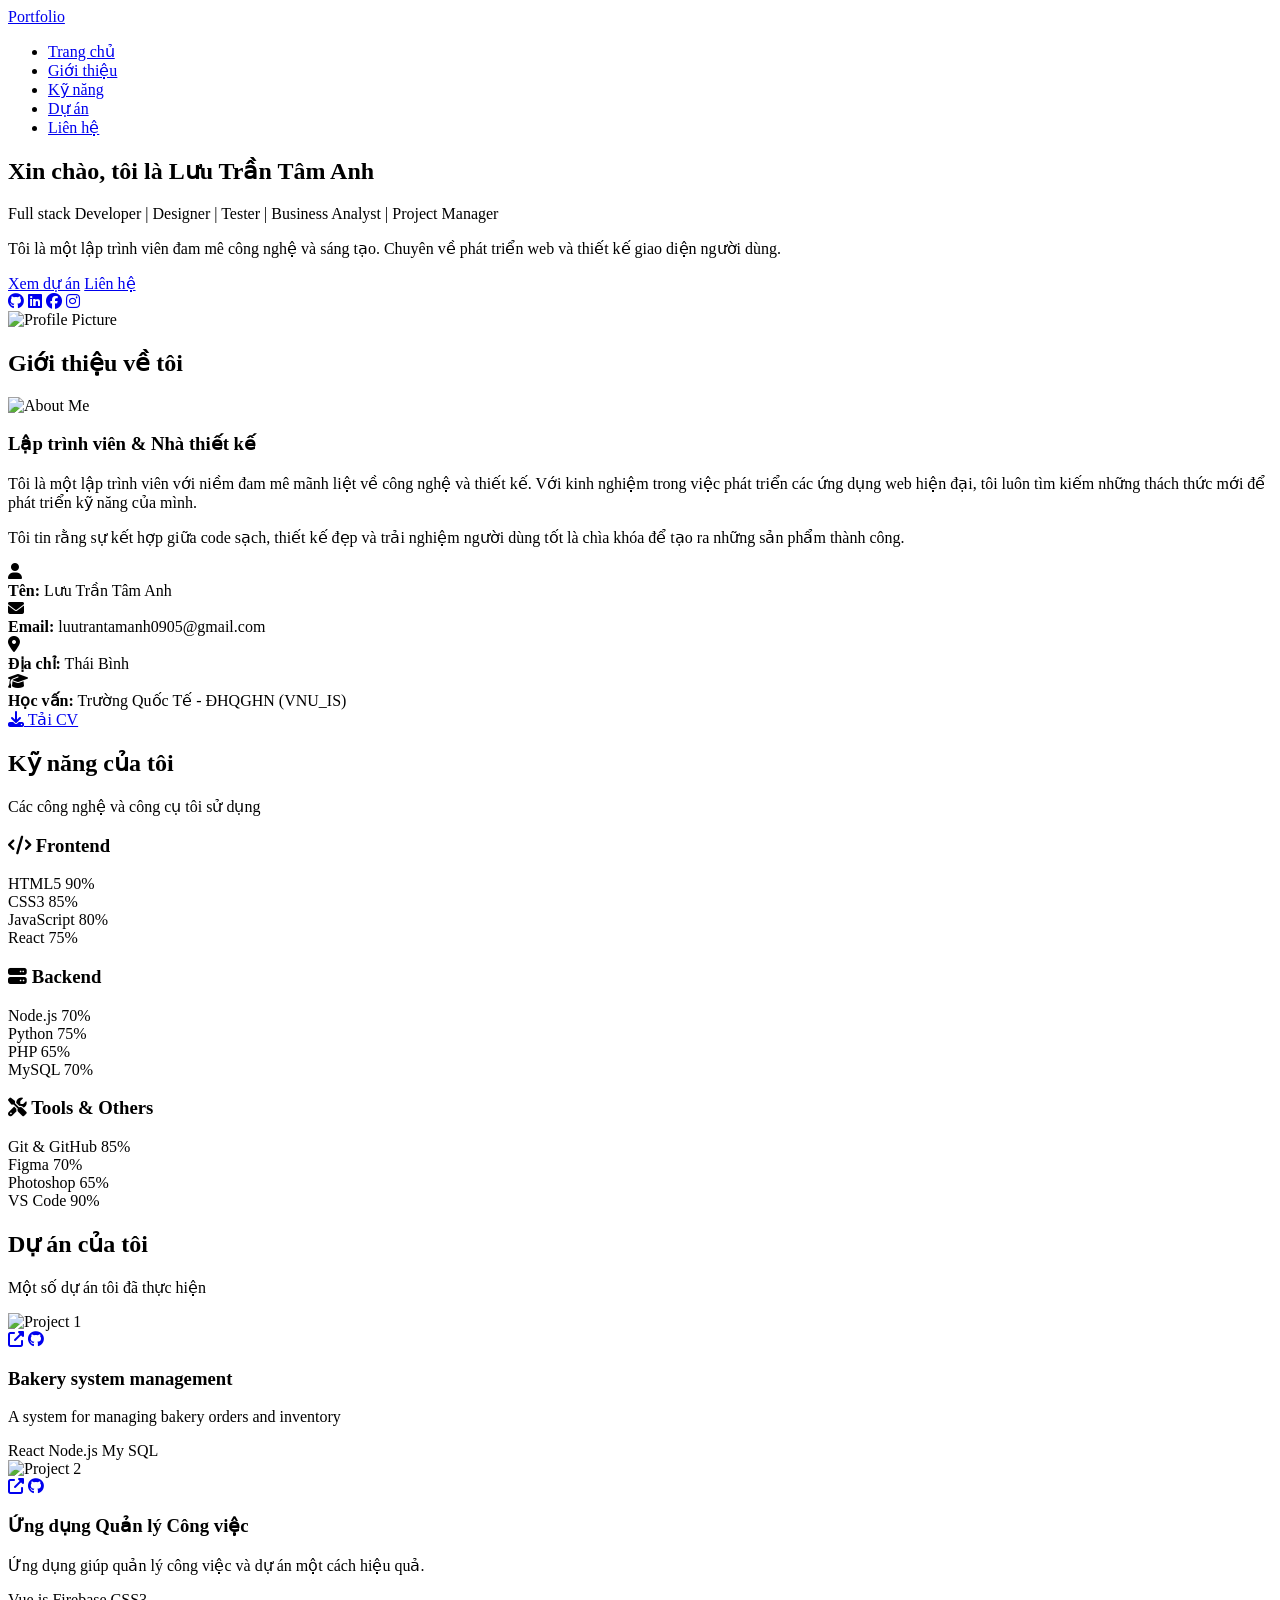
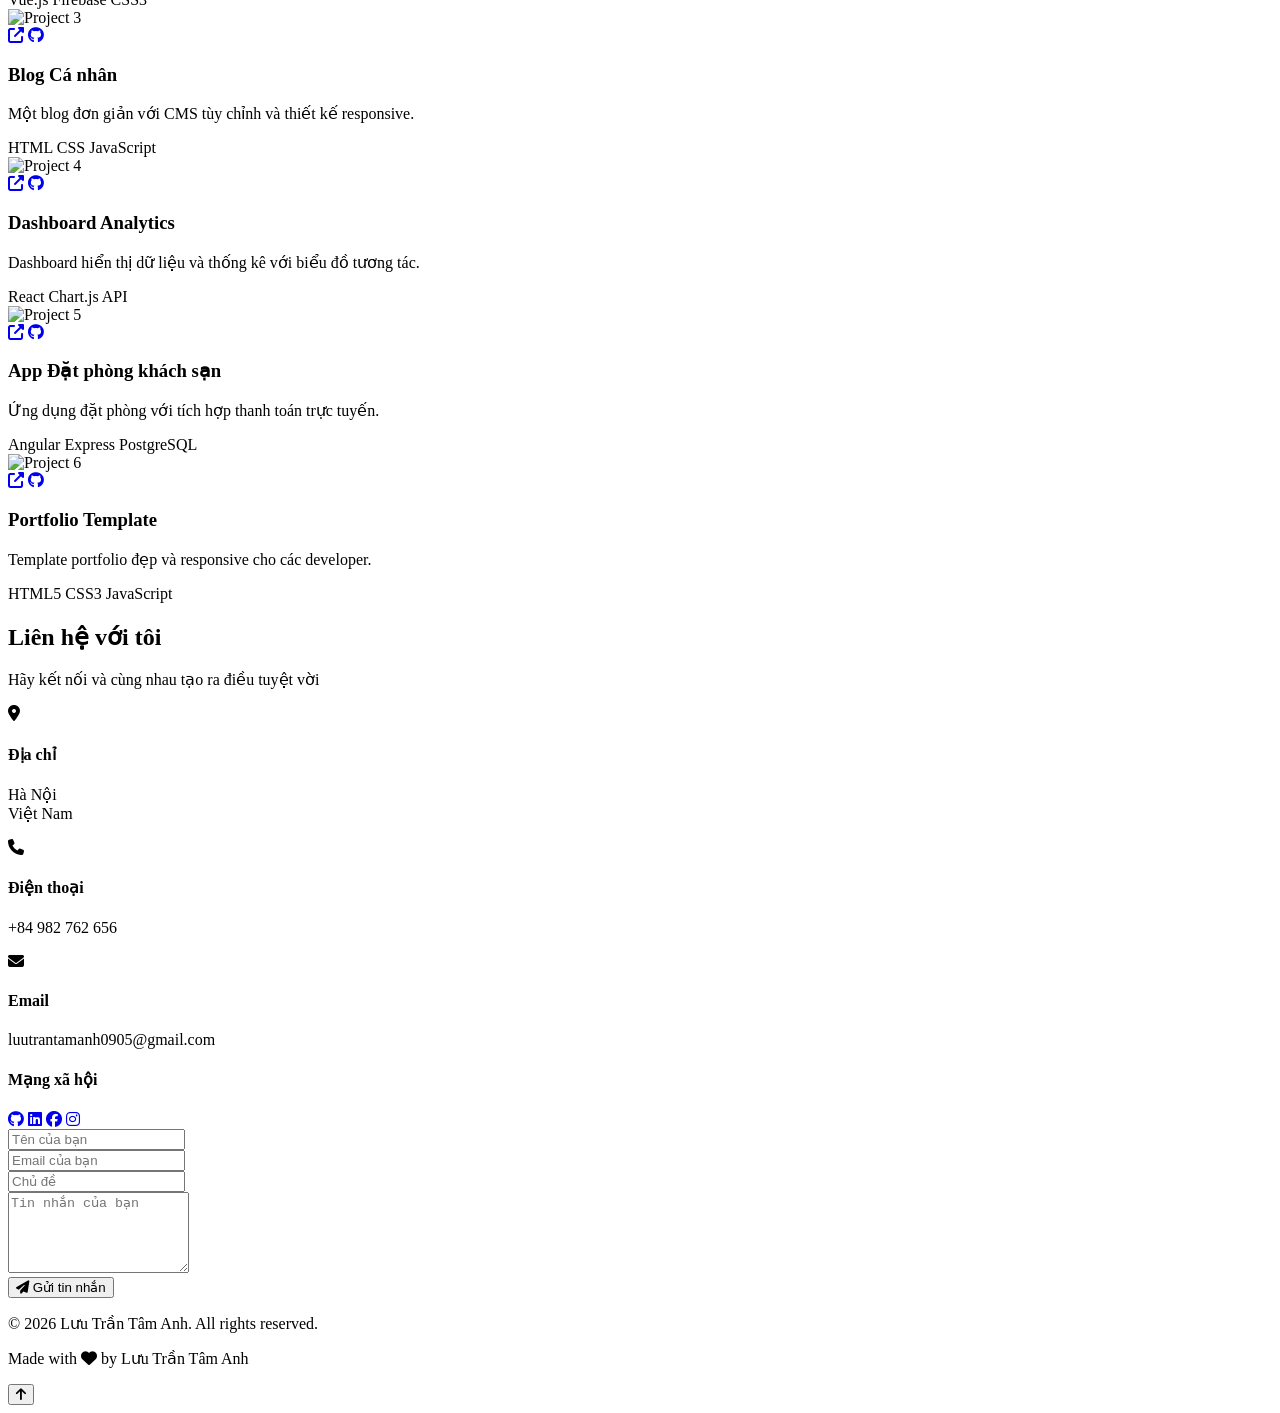
==== index.html @ e3e49f6d "." ====
<!DOCTYPE html>
<html lang="vi">
<head>
    <meta charset="UTF-8">
    <meta name="viewport" content="width=device-width, initial-scale=1.0">
    <meta name="description" content="Portfolio chuyên nghiệp - Giới thiệu về tôi, dự án và kỹ năng">
    <title>Portfolio - Lưu Trần Tâm Anh</title>
    <link rel="stylesheet" href="css/styles-dark.css">
    <link rel="stylesheet" href="https://cdnjs.cloudflare.com/ajax/libs/font-awesome/6.5.1/css/all.min.css">
    <link href="https://fonts.googleapis.com/css2?family=Poppins:wght@300;400;500;600;700&display=swap" rel="stylesheet">
</head>
<body>
    <!-- Navigation -->
    <nav class="navbar">
        <div class="container">
            <div class="logo">
                <a href="#home">Portfolio</a>
            </div>
            <ul class="nav-menu">
                <li><a href="#home" class="nav-link">Trang chủ</a></li>
                <li><a href="#about" class="nav-link">Giới thiệu</a></li>
                <li><a href="#skills" class="nav-link">Kỹ năng</a></li>
                <li><a href="#projects" class="nav-link">Dự án</a></li>
                <li><a href="#contact" class="nav-link">Liên hệ</a></li>
            </ul>
            <div class="hamburger">
                <span class="bar"></span>
                <span class="bar"></span>
                <span class="bar"></span>
            </div>
        </div>
    </nav>

    <!-- Hero Section -->
    <section id="home" class="hero">
        <div class="container">
            <div class="hero-content">
                <div class="hero-text">
                    <h1 class="hero-title">Xin chào, tôi là <span class="highlight">Lưu Trần Tâm Anh</span></h1>
                    <p class="hero-subtitle"> Full stack Developer | Designer  | Tester | Business Analyst | Project Manager </p>
                    <p class="hero-description">
                        Tôi là một lập trình viên đam mê công nghệ và sáng tạo. 
                        Chuyên về phát triển web và thiết kế giao diện người dùng.
                    </p>
                    <div class="hero-buttons">
                        <a href="#projects" class="btn btn-primary">Xem dự án</a>
                        <a href="#contact" class="btn btn-secondary">Liên hệ</a>
                    </div>
                    <div class="social-links">
                        <a href="https://github.com/caroline955/INS306401_INS3064_LuuTranTamAnh" target="_blank"><i class="fab fa-github"></i></a>
                        <a href="https://www.linkedin.com/in/anh-l%C6%B0u-tr%E1%BA%A7n-t%C3%A2m-22994936a/" target="_blank"><i class="fab fa-linkedin"></i></a>
                        <a href="https://www.facebook.com/wltm.ahn" target="_blank"><i class="fab fa-facebook"></i></a>
                        <a href="https://www.instagram.com/wltm.ahn/" target="_blank"><i class="fab fa-instagram"></i></a>
                    </div>
                </div>
                <div class="hero-image">
                    <div class="image-container">
                        <img src="assets/images/profile.jpg" alt="Profile Picture">
                    </div>
                </div>
            </div>
        </div>
    </section>

    <!-- About Section -->
    <section id="about" class="about">
        <div class="container">
            <h2 class="section-title">Giới thiệu về tôi</h2>
            <div class="about-content">
                <div class="about-image">
                    <img src="assets/images/about.jpg" alt="About Me">
                </div>
                <div class="about-text">
                    <h3>Lập trình viên & Nhà thiết kế</h3>
                    <p>
                        Tôi là một lập trình viên với niềm đam mê mãnh liệt về công nghệ và thiết kế. 
                        Với kinh nghiệm trong việc phát triển các ứng dụng web hiện đại, tôi luôn tìm kiếm 
                        những thách thức mới để phát triển kỹ năng của mình.
                    </p>
                    <p>
                        Tôi tin rằng sự kết hợp giữa code sạch, thiết kế đẹp và trải nghiệm người dùng tốt 
                        là chìa khóa để tạo ra những sản phẩm thành công.
                    </p>
                    <div class="about-info">
                        <div class="info-item">
                            <i class="fas fa-user"></i>
                            <div>
                                <strong>Tên:</strong>
                                <span>Lưu Trần Tâm Anh</span>
                            </div>
                        </div>
                        <div class="info-item">
                            <i class="fas fa-envelope"></i>
                            <div>
                                <strong>Email:</strong>
                                <span>luutrantamanh0905@gmail.com</span>
                            </div>
                        </div>
                        <div class="info-item">
                            <i class="fas fa-map-marker-alt"></i>
                            <div>
                                <strong>Địa chỉ:</strong>
                                <span>Thái Bình</span>
                            </div>
                        </div>
                        <div class="info-item">
                            <i class="fas fa-graduation-cap"></i>
                            <div>
                                <strong>Học vấn:</strong>
                                <span>Trường Quốc Tế - ĐHQGHN (VNU_IS)</span>
                            </div>
                        </div>
                    </div>
                    <a href="assets/resume.pdf" class="btn btn-primary" download>
                        <i class="fas fa-download"></i> Tải CV
                    </a>
                </div>
            </div>
        </div>
    </section>

    <!-- Skills Section -->
    <section id="skills" class="skills">
        <div class="container">
            <h2 class="section-title">Kỹ năng của tôi</h2>
            <p class="section-subtitle">Các công nghệ và công cụ tôi sử dụng</p>

            <div class="skills-grid">
                <div class="skill-category">
                    <h3><i class="fas fa-code"></i> Frontend</h3>
                    <div class="skill-items">
                        <div class="skill-item">
                            <div class="skill-info">
                                <span>HTML5</span>
                                <span>90%</span>
                            </div>
                            <div class="skill-bar">
                                <div class="skill-progress" style="width: 90%"></div>
                            </div>
                        </div>
                        <div class="skill-item">
                            <div class="skill-info">
                                <span>CSS3</span>
                                <span>85%</span>
                            </div>
                            <div class="skill-bar">
                                <div class="skill-progress" style="width: 85%"></div>
                            </div>
                        </div>
                        <div class="skill-item">
                            <div class="skill-info">
                                <span>JavaScript</span>
                                <span>80%</span>
                            </div>
                            <div class="skill-bar">
                                <div class="skill-progress" style="width: 80%"></div>
                            </div>
                        </div>
                        <div class="skill-item">
                            <div class="skill-info">
                                <span>React</span>
                                <span>75%</span>
                            </div>
                            <div class="skill-bar">
                                <div class="skill-progress" style="width: 75%"></div>
                            </div>
                        </div>
                    </div>
                </div>

                <div class="skill-category">
                    <h3><i class="fas fa-server"></i> Backend</h3>
                    <div class="skill-items">
                        <div class="skill-item">
                            <div class="skill-info">
                                <span>Node.js</span>
                                <span>70%</span>
                            </div>
                            <div class="skill-bar">
                                <div class="skill-progress" style="width: 70%"></div>
                            </div>
                        </div>
                        <div class="skill-item">
                            <div class="skill-info">
                                <span>Python</span>
                                <span>75%</span>
                            </div>
                            <div class="skill-bar">
                                <div class="skill-progress" style="width: 75%"></div>
                            </div>
                        </div>
                        <div class="skill-item">
                            <div class="skill-info">
                                <span>PHP</span>
                                <span>65%</span>
                            </div>
                            <div class="skill-bar">
                                <div class="skill-progress" style="width: 65%"></div>
                            </div>
                        </div>
                        <div class="skill-item">
                            <div class="skill-info">
                                <span>MySQL</span>
                                <span>70%</span>
                            </div>
                            <div class="skill-bar">
                                <div class="skill-progress" style="width: 70%"></div>
                            </div>
                        </div>
                    </div>
                </div>

                <div class="skill-category">
                    <h3><i class="fas fa-tools"></i> Tools & Others</h3>
                    <div class="skill-items">
                        <div class="skill-item">
                            <div class="skill-info">
                                <span>Git & GitHub</span>
                                <span>85%</span>
                            </div>
                            <div class="skill-bar">
                                <div class="skill-progress" style="width: 85%"></div>
                            </div>
                        </div>
                        <div class="skill-item">
                            <div class="skill-info">
                                <span>Figma</span>
                                <span>70%</span>
                            </div>
                            <div class="skill-bar">
                                <div class="skill-progress" style="width: 70%"></div>
                            </div>
                        </div>
                        <div class="skill-item">
                            <div class="skill-info">
                                <span>Photoshop</span>
                                <span>65%</span>
                            </div>
                            <div class="skill-bar">
                                <div class="skill-progress" style="width: 65%"></div>
                            </div>
                        </div>
                        <div class="skill-item">
                            <div class="skill-info">
                                <span>VS Code</span>
                                <span>90%</span>
                            </div>
                            <div class="skill-bar">
                                <div class="skill-progress" style="width: 90%"></div>
                            </div>
                        </div>
                    </div>
                </div>
            </div>
        </div>
    </section>

    <!-- Projects Section -->
    <section id="projects" class="projects">
        <div class="container">
            <h2 class="section-title">Dự án của tôi</h2>
            <p class="section-subtitle">Một số dự án tôi đã thực hiện</p>

            <div class="projects-grid">
                <div class="project-card">
                    <div class="project-image">
                        <img src="assets/images/project1.jpg" alt="Project 1">
                        <div class="project-overlay">
                            <a href="#" class="project-link"><i class="fas fa-external-link-alt"></i></a>
                            <a href="#" class="project-link"><i class="fab fa-github"></i></a>
                        </div>
                    </div>
                    <div class="project-info">
                        <h3>Bakery system management</h3>
                        <p>A system for managing bakery orders and inventory</p>
                        <div class="project-tags">
                            <span class="tag">React</span>
                            <span class="tag">Node.js</span>
                            <span class="tag">My SQL</span>
                        </div>
                    </div>
                </div>

                <div class="project-card">
                    <div class="project-image">
                        <img src="assets/images/project2.jpg" alt="Project 2">
                        <div class="project-overlay">
                            <a href="#" class="project-link"><i class="fas fa-external-link-alt"></i></a>
                            <a href="#" class="project-link"><i class="fab fa-github"></i></a>
                        </div>
                    </div>
                    <div class="project-info">
                        <h3>Ứng dụng Quản lý Công việc</h3>
                        <p>Ứng dụng giúp quản lý công việc và dự án một cách hiệu quả.</p>
                        <div class="project-tags">
                            <span class="tag">Vue.js</span>
                            <span class="tag">Firebase</span>
                            <span class="tag">CSS3</span>
                        </div>
                    </div>
                </div>

                <div class="project-card">
                    <div class="project-image">
                        <img src="assets/images/project3.jpg" alt="Project 3">
                        <div class="project-overlay">
                            <a href="#" class="project-link"><i class="fas fa-external-link-alt"></i></a>
                            <a href="#" class="project-link"><i class="fab fa-github"></i></a>
                        </div>
                    </div>
                    <div class="project-info">
                        <h3>Blog Cá nhân</h3>
                        <p>Một blog đơn giản với CMS tùy chỉnh và thiết kế responsive.</p>
                        <div class="project-tags">
                            <span class="tag">HTML</span>
                            <span class="tag">CSS</span>
                            <span class="tag">JavaScript</span>
                        </div>
                    </div>
                </div>

                <div class="project-card">
                    <div class="project-image">
                        <img src="assets/images/project4.jpg" alt="Project 4">
                        <div class="project-overlay">
                            <a href="#" class="project-link"><i class="fas fa-external-link-alt"></i></a>
                            <a href="#" class="project-link"><i class="fab fa-github"></i></a>
                        </div>
                    </div>
                    <div class="project-info">
                        <h3>Dashboard Analytics</h3>
                        <p>Dashboard hiển thị dữ liệu và thống kê với biểu đồ tương tác.</p>
                        <div class="project-tags">
                            <span class="tag">React</span>
                            <span class="tag">Chart.js</span>
                            <span class="tag">API</span>
                        </div>
                    </div>
                </div>

                <div class="project-card">
                    <div class="project-image">
                        <img src="assets/images/project5.jpg" alt="Project 5">
                        <div class="project-overlay">
                            <a href="#" class="project-link"><i class="fas fa-external-link-alt"></i></a>
                            <a href="#" class="project-link"><i class="fab fa-github"></i></a>
                        </div>
                    </div>
                    <div class="project-info">
                        <h3>App Đặt phòng khách sạn</h3>
                        <p>Ứng dụng đặt phòng với tích hợp thanh toán trực tuyến.</p>
                        <div class="project-tags">
                            <span class="tag">Angular</span>
                            <span class="tag">Express</span>
                            <span class="tag">PostgreSQL</span>
                        </div>
                    </div>
                </div>

                <div class="project-card">
                    <div class="project-image">
                        <img src="assets/images/project6.jpg" alt="Project 6">
                        <div class="project-overlay">
                            <a href="#" class="project-link"><i class="fas fa-external-link-alt"></i></a>
                            <a href="#" class="project-link"><i class="fab fa-github"></i></a>
                        </div>
                    </div>
                    <div class="project-info">
                        <h3>Portfolio Template</h3>
                        <p>Template portfolio đẹp và responsive cho các developer.</p>
                        <div class="project-tags">
                            <span class="tag">HTML5</span>
                            <span class="tag">CSS3</span>
                            <span class="tag">JavaScript</span>
                        </div>
                    </div>
                </div>
            </div>
        </div>
    </section>

    <!-- Contact Section -->
    <section id="contact" class="contact">
        <div class="container">
            <h2 class="section-title">Liên hệ với tôi</h2>
            <p class="section-subtitle">Hãy kết nối và cùng nhau tạo ra điều tuyệt vời</p>

            <div class="contact-content">
                <div class="contact-info">
                    <div class="contact-item">
                        <div class="contact-icon">
                            <i class="fas fa-map-marker-alt"></i>
                        </div>
                        <div class="contact-details">
                            <h4>Địa chỉ</h4>
                            <p>Hà Nội<br>Việt Nam</p>
                        </div>
                    </div>

                    <div class="contact-item">
                        <div class="contact-icon">
                            <i class="fas fa-phone"></i>
                        </div>
                        <div class="contact-details">
                            <h4>Điện thoại</h4>
                            <p>+84 982 762 656</p>
                        </div>
                    </div>

                    <div class="contact-item">
                        <div class="contact-icon">
                            <i class="fas fa-envelope"></i>
                        </div>
                        <div class="contact-details">
                            <h4>Email</h4>
                            <p>luutrantamanh0905@gmail.com</p>
                        </div>
                    </div>

                    <div class="contact-social">
                        <h4>Mạng xã hội</h4>
                        <div class="social-links">
                            <a href="https://github.com/caroline955/INS306401_INS3064_LuuTranTamAnh" target="_blank"><i class="fab fa-github"></i></a>
                            <a href="https://www.linkedin.com/in/anh-l%C6%B0u-tr%E1%BA%A7n-t%C3%A2m-22994936a/" target="_blank"><i class="fab fa-linkedin"></i></a>
                            <a href="https://www.facebook.com/wltm.ahn" target="_blank"><i class="fab fa-facebook"></i></a>
                            <a href="https://www.instagram.com/wltm.ahn/" target="_blank"><i class="fab fa-instagram"></i></a>
                        </div>
                    </div>
                </div>

                <div class="contact-form">
                    <form id="contactForm">
                        <div class="form-group">
                            <input type="text" id="name" name="name" placeholder="Tên của bạn" required>
                        </div>
                        <div class="form-group">
                            <input type="email" id="email" name="email" placeholder="Email của bạn" required>
                        </div>
                        <div class="form-group">
                            <input type="text" id="subject" name="subject" placeholder="Chủ đề" required>
                        </div>
                        <div class="form-group">
                            <textarea id="message" name="message" rows="5" placeholder="Tin nhắn của bạn" required></textarea>
                        </div>
                        <button type="submit" class="btn btn-primary">
                            <i class="fas fa-paper-plane"></i> Gửi tin nhắn
                        </button>
                    </form>
                </div>
            </div>
        </div>
    </section>

    <!-- Footer -->
    <footer class="footer">
        <div class="container">
            <div class="footer-content">
                <p>&copy; 2026 Lưu Trần Tâm Anh. All rights reserved.</p>
                <p>Made with <i class="fas fa-heart"></i> by Lưu Trần Tâm Anh</p>
            </div>
        </div>
    </footer>

    <!-- Scroll to Top Button -->
    <button id="scrollTop" class="scroll-top">
        <i class="fas fa-arrow-up"></i>
    </button>

    <script src="js/script.js"></script>
</body>
</html>
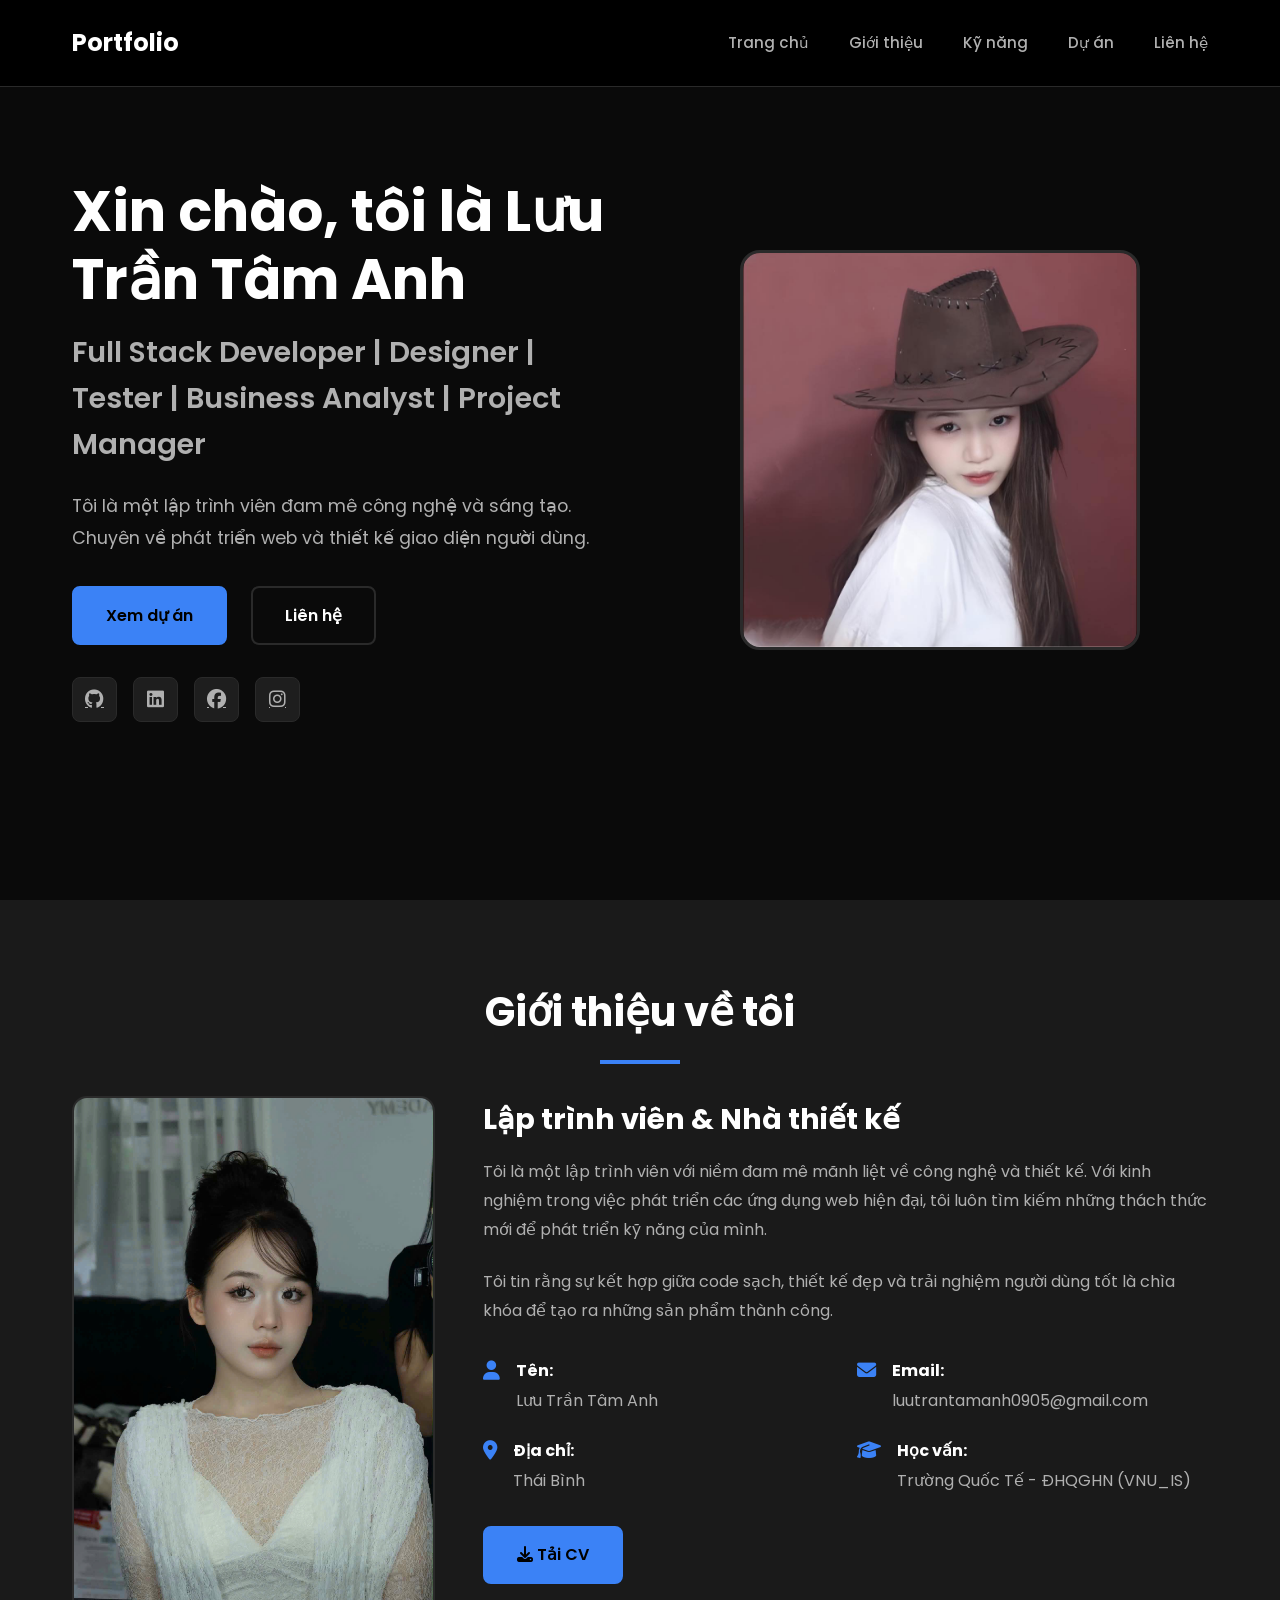
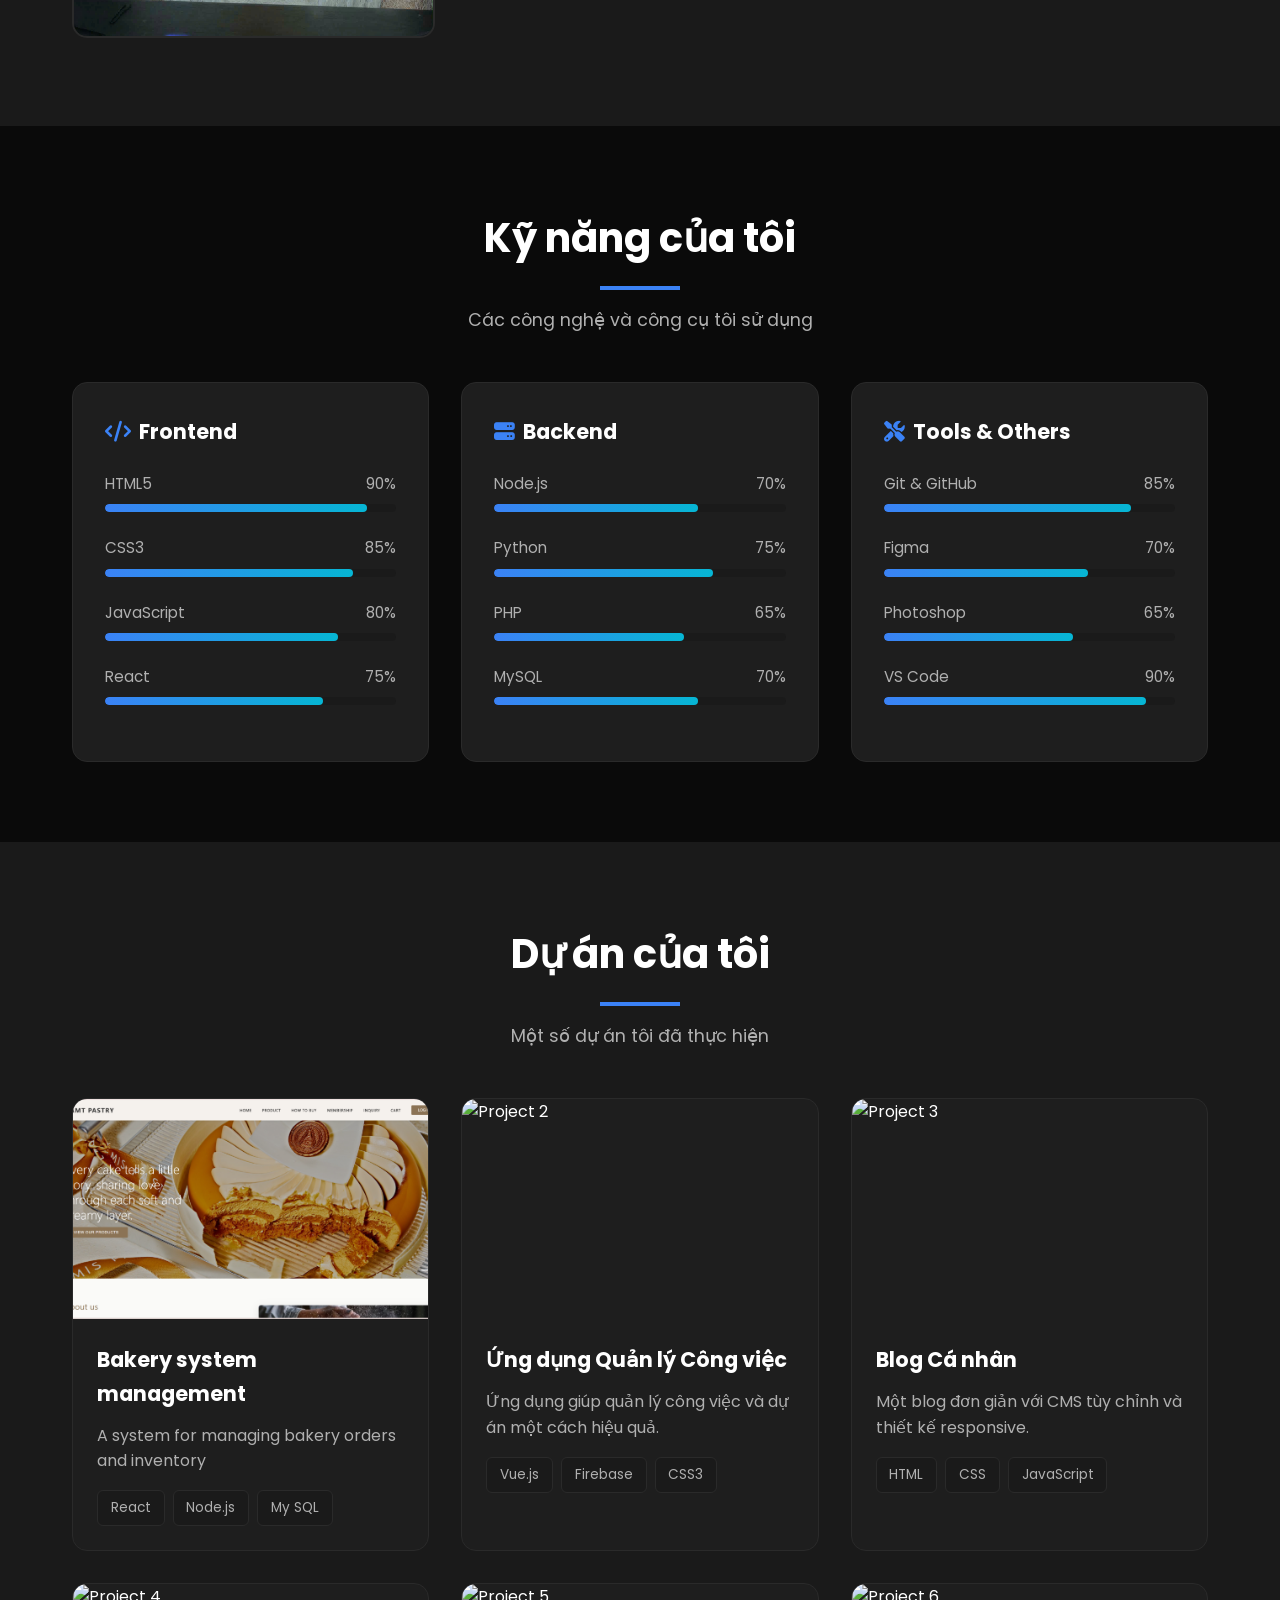
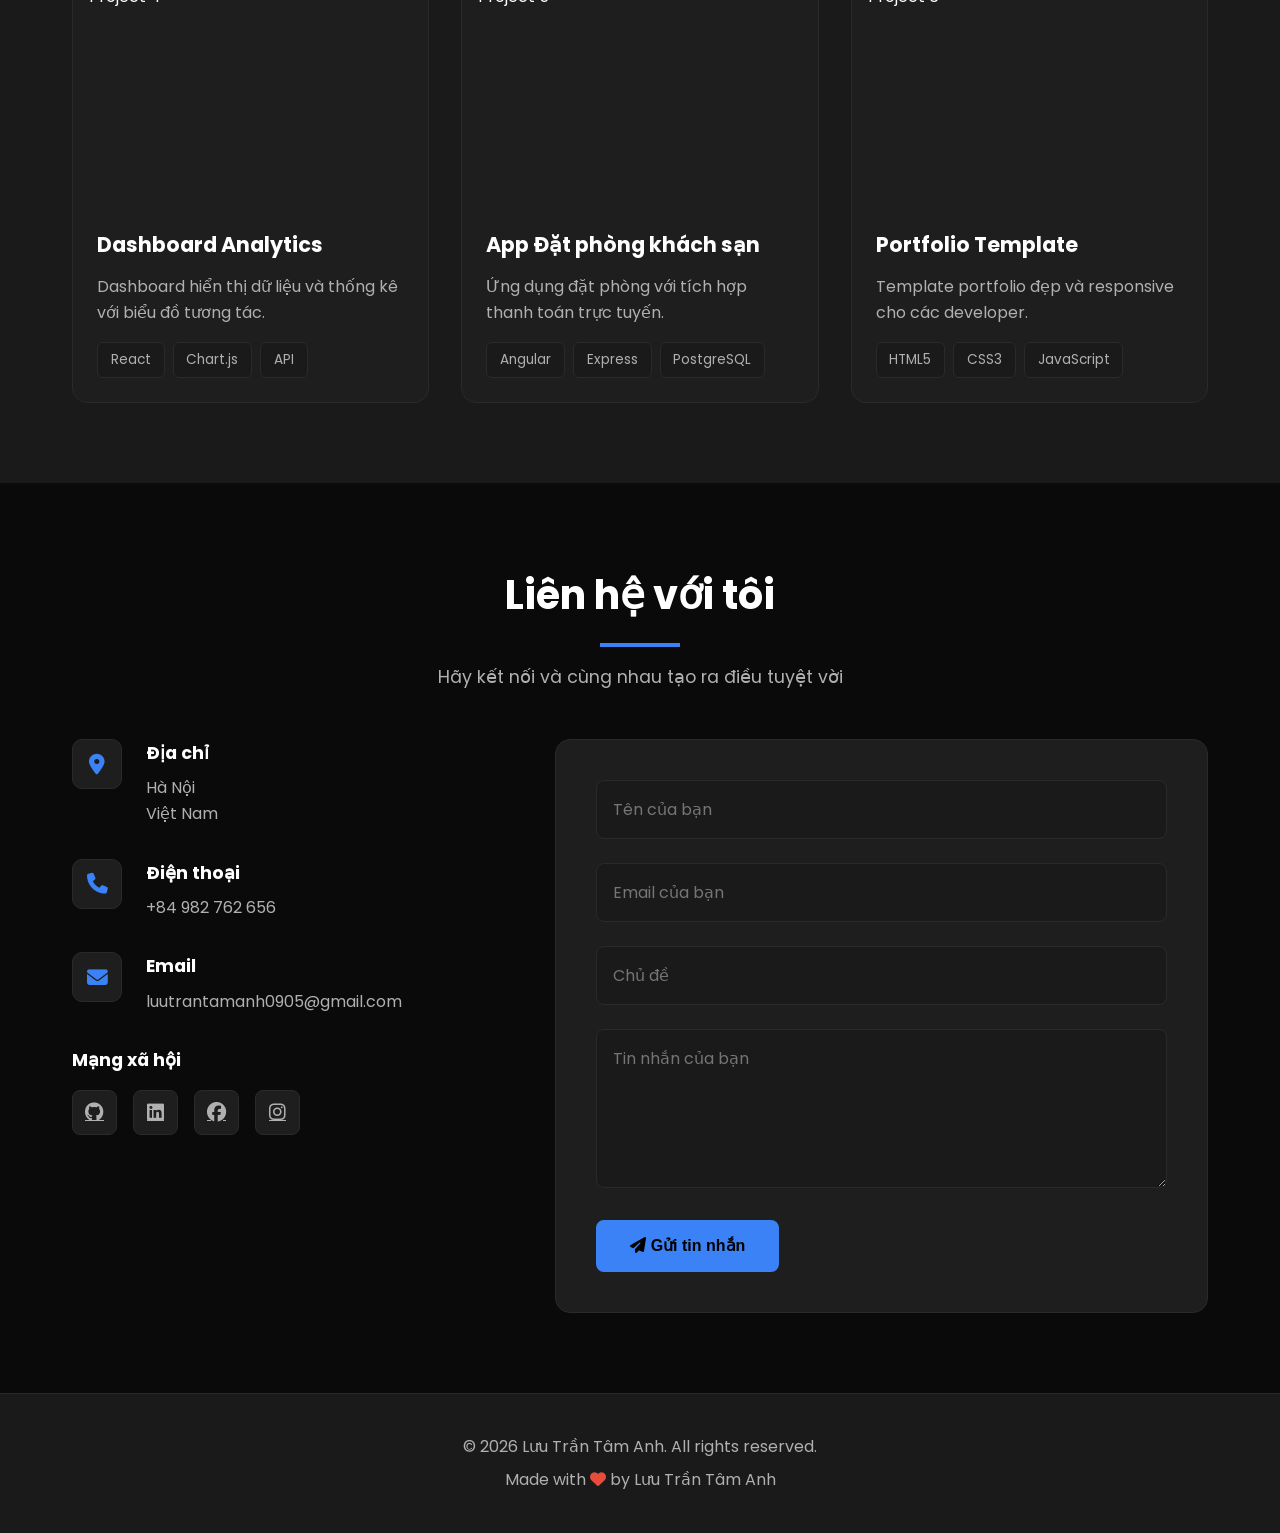
==== commit fe4b8246: "." ====
--- a/index.html
+++ b/index.html
@@ -5,7 +5,7 @@
     <meta name="viewport" content="width=device-width, initial-scale=1.0">
     <meta name="description" content="Portfolio chuyên nghiệp - Giới thiệu về tôi, dự án và kỹ năng">
     <title>Portfolio - Lưu Trần Tâm Anh</title>
-    <link rel="stylesheet" href="css/styles-dark.css">
+    <link rel="stylesheet" href="portfolio/css/styles-dark.css">
     <link rel="stylesheet" href="https://cdnjs.cloudflare.com/ajax/libs/font-awesome/6.5.1/css/all.min.css">
     <link href="https://fonts.googleapis.com/css2?family=Poppins:wght@300;400;500;600;700&display=swap" rel="stylesheet">
 </head>
@@ -37,9 +37,9 @@
             <div class="hero-content">
                 <div class="hero-text">
                     <h1 class="hero-title">Xin chào, tôi là <span class="highlight">Lưu Trần Tâm Anh</span></h1>
-                    <p class="hero-subtitle"> Full stack Developer | Designer  | Tester | Business Analyst | Project Manager </p>
+                    <p class="hero-subtitle">Full Stack Developer | Designer | Tester | Business Analyst | Project Manager</p>
                     <p class="hero-description">
-                        Tôi là một lập trình viên đam mê công nghệ và sáng tạo. 
+                        Tôi là một lập trình viên đam mê công nghệ và sáng tạo.
                         Chuyên về phát triển web và thiết kế giao diện người dùng.
                     </p>
                     <div class="hero-buttons">
@@ -55,7 +55,7 @@
                 </div>
                 <div class="hero-image">
                     <div class="image-container">
-                        <img src="assets/images/profile.jpg" alt="Profile Picture">
+                        <img src="portfolio/assets/images/profile.jpg" alt="Profile Picture">
                     </div>
                 </div>
             </div>
@@ -68,17 +68,17 @@
             <h2 class="section-title">Giới thiệu về tôi</h2>
             <div class="about-content">
                 <div class="about-image">
-                    <img src="assets/images/about.jpg" alt="About Me">
+                    <img src="portfolio/assets/images/about.jpg" alt="About Me">
                 </div>
                 <div class="about-text">
                     <h3>Lập trình viên & Nhà thiết kế</h3>
                     <p>
-                        Tôi là một lập trình viên với niềm đam mê mãnh liệt về công nghệ và thiết kế. 
-                        Với kinh nghiệm trong việc phát triển các ứng dụng web hiện đại, tôi luôn tìm kiếm 
+                        Tôi là một lập trình viên với niềm đam mê mãnh liệt về công nghệ và thiết kế.
+                        Với kinh nghiệm trong việc phát triển các ứng dụng web hiện đại, tôi luôn tìm kiếm
                         những thách thức mới để phát triển kỹ năng của mình.
                     </p>
                     <p>
-                        Tôi tin rằng sự kết hợp giữa code sạch, thiết kế đẹp và trải nghiệm người dùng tốt 
+                        Tôi tin rằng sự kết hợp giữa code sạch, thiết kế đẹp và trải nghiệm người dùng tốt
                         là chìa khóa để tạo ra những sản phẩm thành công.
                     </p>
                     <div class="about-info">
@@ -111,7 +111,7 @@
                             </div>
                         </div>
                     </div>
-                    <a href="assets/resume.pdf" class="btn btn-primary" download>
+                    <a href="portfolio/assets/resume.pdf" class="btn btn-primary" download>
                         <i class="fas fa-download"></i> Tải CV
                     </a>
                 </div>
@@ -264,7 +264,7 @@
             <div class="projects-grid">
                 <div class="project-card">
                     <div class="project-image">
-                        <img src="assets/images/project1.jpg" alt="Project 1">
+                        <img src="portfolio/assets/images/project1.jpg" alt="Project 1">
                         <div class="project-overlay">
                             <a href="#" class="project-link"><i class="fas fa-external-link-alt"></i></a>
                             <a href="#" class="project-link"><i class="fab fa-github"></i></a>
@@ -283,7 +283,7 @@
 
                 <div class="project-card">
                     <div class="project-image">
-                        <img src="assets/images/project2.jpg" alt="Project 2">
+                        <img src="portfolio/assets/images/project2.jpg" alt="Project 2">
                         <div class="project-overlay">
                             <a href="#" class="project-link"><i class="fas fa-external-link-alt"></i></a>
                             <a href="#" class="project-link"><i class="fab fa-github"></i></a>
@@ -302,7 +302,7 @@
 
                 <div class="project-card">
                     <div class="project-image">
-                        <img src="assets/images/project3.jpg" alt="Project 3">
+                        <img src="portfolio/assets/images/project3.jpg" alt="Project 3">
                         <div class="project-overlay">
                             <a href="#" class="project-link"><i class="fas fa-external-link-alt"></i></a>
                             <a href="#" class="project-link"><i class="fab fa-github"></i></a>
@@ -321,7 +321,7 @@
 
                 <div class="project-card">
                     <div class="project-image">
-                        <img src="assets/images/project4.jpg" alt="Project 4">
+                        <img src="portfolio/assets/images/project4.jpg" alt="Project 4">
                         <div class="project-overlay">
                             <a href="#" class="project-link"><i class="fas fa-external-link-alt"></i></a>
                             <a href="#" class="project-link"><i class="fab fa-github"></i></a>
@@ -340,7 +340,7 @@
 
                 <div class="project-card">
                     <div class="project-image">
-                        <img src="assets/images/project5.jpg" alt="Project 5">
+                        <img src="portfolio/assets/images/project5.jpg" alt="Project 5">
                         <div class="project-overlay">
                             <a href="#" class="project-link"><i class="fas fa-external-link-alt"></i></a>
                             <a href="#" class="project-link"><i class="fab fa-github"></i></a>
@@ -359,7 +359,7 @@
 
                 <div class="project-card">
                     <div class="project-image">
-                        <img src="assets/images/project6.jpg" alt="Project 6">
+                        <img src="portfolio/assets/images/project6.jpg" alt="Project 6">
                         <div class="project-overlay">
                             <a href="#" class="project-link"><i class="fas fa-external-link-alt"></i></a>
                             <a href="#" class="project-link"><i class="fab fa-github"></i></a>
--- a/portfolio/css/styles-dark.css
+++ b/portfolio/css/styles-dark.css
@@ -0,0 +1,833 @@
+/* Modern Dark Theme Portfolio */
+:root {
+    --bg-dark: #0a0a0a;
+    --bg-secondary: #1a1a1a;
+    --bg-card: #1e1e1e;
+    --text-primary: #ffffff;
+    --text-secondary: #b0b0b0;
+    --accent-blue: #3b82f6;
+    --accent-cyan: #06b6d4;
+    --border-color: #2a2a2a;
+    --shadow: 0 4px 6px rgba(0, 0, 0, 0.3);
+    --shadow-lg: 0 10px 30px rgba(0, 0, 0, 0.5);
+}
+
+* {
+    margin: 0;
+    padding: 0;
+    box-sizing: border-box;
+}
+
+body {
+    font-family: 'Poppins', sans-serif;
+    background-color: var(--bg-dark);
+    color: var(--text-primary);
+    line-height: 1.6;
+    overflow-x: hidden;
+}
+
+.container {
+    max-width: 1200px;
+    margin: 0 auto;
+    padding: 0 2rem;
+}
+
+/* Navigation */
+.navbar {
+    background: #000000;
+    padding: 1.5rem 0;
+    position: fixed;
+    width: 100%;
+    top: 0;
+    z-index: 1000;
+    border-bottom: 1px solid var(--border-color);
+}
+
+.navbar .container {
+    display: flex;
+    justify-content: space-between;
+    align-items: center;
+}
+
+.logo a {
+    font-size: 1.5rem;
+    font-weight: 700;
+    color: var(--text-primary);
+    text-decoration: none;
+}
+
+.nav-menu {
+    display: flex;
+    list-style: none;
+    gap: 2.5rem;
+}
+
+.nav-link {
+    color: var(--text-secondary);
+    text-decoration: none;
+    font-weight: 500;
+    transition: color 0.3s ease;
+    font-size: 0.95rem;
+}
+
+.nav-link:hover {
+    color: var(--text-primary);
+}
+
+.hamburger {
+    display: none;
+    flex-direction: column;
+    cursor: pointer;
+}
+
+.hamburger .bar {
+    width: 25px;
+    height: 3px;
+    background: var(--text-primary);
+    margin: 3px 0;
+    transition: 0.3s;
+}
+
+/* Hero Section */
+.hero {
+    min-height: 100vh;
+    display: flex;
+    align-items: center;
+    padding-top: 80px;
+    background: var(--bg-dark);
+}
+
+.hero-content {
+    display: grid;
+    grid-template-columns: 1fr 1fr;
+    gap: 4rem;
+    align-items: center;
+}
+
+.hero-title {
+    font-size: 3.5rem;
+    font-weight: 700;
+    line-height: 1.2;
+    margin-bottom: 1rem;
+}
+
+.hero-title .highlight {
+    color: var(--text-primary);
+}
+
+.hero-subtitle {
+    font-size: 1.8rem;
+    font-weight: 600;
+    color: var(--text-secondary);
+    margin-bottom: 1.5rem;
+}
+
+.hero-description {
+    font-size: 1.1rem;
+    color: var(--text-secondary);
+    margin-bottom: 2rem;
+    line-height: 1.8;
+}
+
+.hero-buttons {
+    display: flex;
+    gap: 1.5rem;
+    margin-bottom: 2rem;
+}
+
+.btn {
+    padding: 0.9rem 2rem;
+    border-radius: 8px;
+    text-decoration: none;
+    font-weight: 600;
+    transition: all 0.3s ease;
+    display: inline-block;
+    font-size: 1rem;
+}
+
+.btn-primary {
+    background: var(--accent-blue);
+    color: rgb(0, 0, 0);
+    border: 2px solid var(--accent-blue);
+}
+
+.btn-primary:hover {
+    background: var(--accent-cyan);
+    transform: translateY(-2px);
+}
+
+.btn-secondary {
+    background: transparent;
+    color: var(--text-primary);
+    border: 2px solid var(--border-color);
+}
+
+.btn-secondary:hover {
+    border-color: var(--text-primary);
+    transform: translateY(-2px);
+}
+
+/* Social Links */
+.social-links {
+    display: flex;
+    gap: 1rem;
+}
+
+.social-links a {
+    width: 45px;
+    height: 45px;
+    background: var(--bg-card);
+    border: 1px solid var(--border-color);
+    border-radius: 8px;
+    display: flex;
+    align-items: center;
+    justify-content: center;
+    color: var(--text-secondary);
+    font-size: 1.2rem;
+    transition: all 0.3s ease;
+}
+
+.social-links a:hover {
+    background: var(--accent-blue);
+    color: rgb(0, 0, 0);
+    border-color: var(--accent-blue);
+    transform: translateY(-3px);
+}
+
+/* Hero Image */
+.hero-image {
+    display: flex;
+    justify-content: center;
+    align-items: center;
+}
+
+.image-container {
+    position: relative;
+    width: 400px;
+    height: 400px;
+}
+
+.image-container img {
+    width: 100%;
+    height: 100%;
+    object-fit: cover;
+    border-radius: 20px;
+    border: 3px solid var(--border-color);
+}
+
+/* Section Styling */
+section {
+    padding: 5rem 0;
+}
+
+.section-title {
+    font-size: 2.5rem;
+    font-weight: 700;
+    text-align: center;
+    margin-bottom: 1rem;
+    position: relative;
+}
+
+.section-title::after {
+    content: '';
+    display: block;
+    width: 80px;
+    height: 4px;
+    background: var(--accent-blue);
+    margin: 1rem auto;
+}
+
+.section-subtitle {
+    text-align: center;
+    color: var(--text-secondary);
+    font-size: 1.1rem;
+    margin-bottom: 3rem;
+}
+
+/* About Section */
+.about {
+    background: var(--bg-secondary);
+}
+
+.about-content {
+    display: grid;
+    grid-template-columns: 1fr 2fr;
+    gap: 3rem;
+    align-items: start;
+    margin-top: 2rem;
+}
+
+.about-image img {
+    width: 100%;
+    border-radius: 15px;
+    border: 2px solid var(--border-color);
+}
+
+.about-text h3 {
+    font-size: 1.8rem;
+    margin-bottom: 1rem;
+    color: var(--text-primary);
+}
+
+.about-text p {
+    color: var(--text-secondary);
+    margin-bottom: 1.5rem;
+    line-height: 1.8;
+}
+
+.about-info {
+    display: grid;
+    grid-template-columns: repeat(2, 1fr);
+    gap: 1.5rem;
+    margin: 2rem 0;
+}
+
+.info-item {
+    display: flex;
+    gap: 1rem;
+    align-items: start;
+}
+
+.info-item i {
+    color: var(--accent-blue);
+    font-size: 1.2rem;
+    margin-top: 0.2rem;
+}
+
+.info-item strong {
+    display: block;
+    color: var(--text-primary);
+    margin-bottom: 0.3rem;
+}
+
+.info-item span {
+    color: var(--text-secondary);
+}
+
+/* Skills Section */
+.skills {
+    background: var(--bg-dark);
+}
+
+.skills-grid {
+    display: grid;
+    grid-template-columns: repeat(3, 1fr);
+    gap: 2rem;
+    margin-top: 2rem;
+}
+
+.skill-category {
+    background: var(--bg-card);
+    padding: 2rem;
+    border-radius: 15px;
+    border: 1px solid var(--border-color);
+    transition: all 0.3s ease;
+}
+
+.skill-category:hover {
+    transform: translateY(-5px);
+    border-color: var(--accent-blue);
+    box-shadow: var(--shadow-lg);
+}
+
+.skill-category h3 {
+    font-size: 1.3rem;
+    margin-bottom: 1.5rem;
+    color: var(--text-primary);
+    display: flex;
+    align-items: center;
+    gap: 0.5rem;
+}
+
+.skill-category h3 i {
+    color: var(--accent-blue);
+}
+
+.skill-item {
+    margin-bottom: 1.5rem;
+}
+
+.skill-info {
+    display: flex;
+    justify-content: space-between;
+    margin-bottom: 0.5rem;
+    color: var(--text-secondary);
+    font-size: 0.95rem;
+}
+
+.skill-bar {
+    height: 8px;
+    background: var(--bg-secondary);
+    border-radius: 10px;
+    overflow: hidden;
+}
+
+.skill-progress {
+    height: 100%;
+    background: linear-gradient(90deg, var(--accent-blue), var(--accent-cyan));
+    border-radius: 10px;
+    transition: width 1s ease;
+}
+
+/* Projects Section */
+.projects {
+    background: var(--bg-secondary);
+}
+
+.projects-grid {
+    display: grid;
+    grid-template-columns: repeat(3, 1fr);
+    gap: 2rem;
+    margin-top: 2rem;
+}
+
+.project-card {
+    background: var(--bg-card);
+    border-radius: 15px;
+    overflow: hidden;
+    border: 1px solid var(--border-color);
+    transition: all 0.3s ease;
+}
+
+.project-card:hover {
+    transform: translateY(-10px);
+    border-color: var(--accent-blue);
+    box-shadow: var(--shadow-lg);
+}
+
+.project-image {
+    position: relative;
+    overflow: hidden;
+    height: 220px;
+}
+
+.project-image img {
+    width: 100%;
+    height: 100%;
+    object-fit: cover;
+    transition: transform 0.3s ease;
+}
+
+.project-card:hover .project-image img {
+    transform: scale(1.1);
+}
+
+.project-overlay {
+    position: absolute;
+    top: 0;
+    left: 0;
+    width: 100%;
+    height: 100%;
+    background: rgba(0, 0, 0, 0.8);
+    display: flex;
+    align-items: center;
+    justify-content: center;
+    gap: 1rem;
+    opacity: 0;
+    transition: opacity 0.3s ease;
+}
+
+.project-card:hover .project-overlay {
+    opacity: 1;
+}
+
+.project-link {
+    width: 45px;
+    height: 45px;
+    background: var(--accent-blue);
+    border-radius: 50%;
+    display: flex;
+    align-items: center;
+    justify-content: center;
+    color: white;
+    text-decoration: none;
+    transition: all 0.3s ease;
+}
+
+.project-link:hover {
+    background: var(--accent-cyan);
+    transform: scale(1.1);
+}
+
+.project-info {
+    padding: 1.5rem;
+}
+
+.project-info h3 {
+    font-size: 1.3rem;
+    margin-bottom: 0.8rem;
+    color: var(--text-primary);
+}
+
+.project-info p {
+    color: var(--text-secondary);
+    margin-bottom: 1rem;
+    line-height: 1.6;
+}
+
+.project-tags {
+    display: flex;
+    flex-wrap: wrap;
+    gap: 0.5rem;
+}
+
+.tag {
+    background: var(--bg-secondary);
+    color: var(--text-secondary);
+    padding: 0.4rem 0.8rem;
+    border-radius: 6px;
+    font-size: 0.85rem;
+    border: 1px solid var(--border-color);
+}
+
+/* Contact Section */
+.contact {
+    background: var(--bg-dark);
+}
+
+.contact-content {
+    display: grid;
+    grid-template-columns: 1fr 1.5fr;
+    gap: 3rem;
+    margin-top: 2rem;
+}
+
+.contact-item {
+    display: flex;
+    gap: 1.5rem;
+    margin-bottom: 2rem;
+}
+
+.contact-icon {
+    width: 50px;
+    height: 50px;
+    background: var(--bg-card);
+    border: 1px solid var(--border-color);
+    border-radius: 10px;
+    display: flex;
+    align-items: center;
+    justify-content: center;
+    color: var(--accent-blue);
+    font-size: 1.3rem;
+    flex-shrink: 0;
+}
+
+.contact-details h4 {
+    color: var(--text-primary);
+    margin-bottom: 0.5rem;
+    font-size: 1.1rem;
+}
+
+.contact-details p {
+    color: var(--text-secondary);
+}
+
+.contact-social {
+    margin-top: 2rem;
+}
+
+.contact-social h4 {
+    color: var(--text-primary);
+    margin-bottom: 1rem;
+    font-size: 1.1rem;
+}
+
+/* Contact Form */
+.contact-form {
+    background: var(--bg-card);
+    padding: 2.5rem;
+    border-radius: 15px;
+    border: 1px solid var(--border-color);
+}
+
+.form-group {
+    margin-bottom: 1.5rem;
+}
+
+.form-group input,
+.form-group textarea {
+    width: 100%;
+    padding: 1rem;
+    background: var(--bg-secondary);
+    border: 1px solid var(--border-color);
+    border-radius: 8px;
+    color: var(--text-primary);
+    font-family: 'Poppins', sans-serif;
+    font-size: 1rem;
+    transition: all 0.3s ease;
+}
+
+.form-group input:focus,
+.form-group textarea:focus {
+    outline: none;
+    border-color: var(--accent-blue);
+    background: var(--bg-dark);
+}
+
+.form-group textarea {
+    resize: vertical;
+    min-height: 120px;
+}
+
+/* Footer */
+.footer {
+    background: var(--bg-secondary);
+    padding: 2rem 0;
+    text-align: center;
+    border-top: 1px solid var(--border-color);
+}
+
+.footer-content p {
+    color: var(--text-secondary);
+    margin: 0.5rem 0;
+}
+
+.footer-content i {
+    color: #e74c3c;
+}
+
+/* Scroll to Top */
+.scroll-top {
+    position: fixed;
+    bottom: 2rem;
+    right: 2rem;
+    width: 50px;
+    height: 50px;
+    background: var(--accent-blue);
+    color: white;
+    border: none;
+    border-radius: 10px;
+    cursor: pointer;
+    display: none;
+    align-items: center;
+    justify-content: center;
+    font-size: 1.2rem;
+    transition: all 0.3s ease;
+    z-index: 999;
+}
+
+.scroll-top:hover {
+    background: var(--accent-cyan);
+    transform: translateY(-5px);
+}
+
+.scroll-top.active {
+    display: flex;
+}
+
+/* Services Section */
+.services {
+    background: var(--bg-dark);
+}
+
+.services-grid {
+    display: grid;
+    grid-template-columns: repeat(3, 1fr);
+    gap: 2rem;
+    margin-top: 2rem;
+}
+
+.service-card {
+    background: var(--bg-card);
+    padding: 2.5rem 2rem;
+    border-radius: 15px;
+    border: 1px solid var(--border-color);
+    text-align: center;
+    transition: all 0.3s ease;
+}
+
+.service-card:hover {
+    transform: translateY(-10px);
+    border-color: var(--accent-blue);
+    box-shadow: var(--shadow-lg);
+}
+
+.service-icon {
+    width: 80px;
+    height: 80px;
+    background: linear-gradient(135deg, var(--accent-blue), var(--accent-cyan));
+    border-radius: 15px;
+    display: flex;
+    align-items: center;
+    justify-content: center;
+    margin: 0 auto 1.5rem;
+    font-size: 2rem;
+    color: white;
+}
+
+.service-card h3 {
+    font-size: 1.3rem;
+    margin-bottom: 1rem;
+    color: var(--text-primary);
+}
+
+.service-card p {
+    color: var(--text-secondary);
+    line-height: 1.8;
+}
+
+/* Certifications */
+.certifications {
+    margin: 2rem 0;
+    padding: 1.5rem;
+    background: var(--bg-card);
+    border-left: 3px solid var(--accent-blue);
+    border-radius: 8px;
+}
+
+.certifications h4 {
+    font-size: 1.1rem;
+    margin-bottom: 1rem;
+    color: var(--text-primary);
+    display: flex;
+    align-items: center;
+    gap: 0.5rem;
+}
+
+.certifications h4 i {
+    color: var(--accent-blue);
+}
+
+.certifications ul {
+    list-style: none;
+    padding: 0;
+}
+
+.certifications ul li {
+    padding: 0.5rem 0;
+    color: var(--text-secondary);
+    position: relative;
+    padding-left: 1.5rem;
+}
+
+.certifications ul li:before {
+    content: '✓';
+    position: absolute;
+    left: 0;
+    color: var(--accent-blue);
+    font-weight: bold;
+}
+
+/* Responsive Design */
+@media (max-width: 968px) {
+    .hero-content,
+    .about-content,
+    .contact-content {
+        grid-template-columns: 1fr;
+    }
+
+    .skills-grid,
+    .projects-grid,
+    .services-grid {
+        grid-template-columns: repeat(2, 1fr);
+    }
+
+    .hero-title {
+        font-size: 2.5rem;
+    }
+
+    .hero-subtitle {
+        font-size: 1.3rem;
+    }
+
+    .image-container {
+        width: 300px;
+        height: 300px;
+    }
+}
+
+@media (max-width: 768px) {
+    .nav-menu {
+        position: fixed;
+        left: -100%;
+        top: 70px;
+        flex-direction: column;
+        background: var(--bg-secondary);
+        width: 100%;
+        text-align: center;
+        transition: 0.3s;
+        box-shadow: var(--shadow-lg);
+        padding: 2rem 0;
+        border-top: 1px solid var(--border-color);
+    }
+
+    .nav-menu.active {
+        left: 0;
+    }
+
+    .hamburger {
+        display: flex;
+    }
+
+    .skills-grid,
+    .projects-grid,
+    .services-grid {
+        grid-template-columns: 1fr;
+    }
+
+    .hero-title {
+        font-size: 2rem;
+    }
+
+    .hero-subtitle {
+        font-size: 1.1rem;
+    }
+
+    .about-info {
+        grid-template-columns: 1fr;
+    }
+
+    .hero-buttons {
+        flex-direction: column;
+    }
+
+    .btn {
+        text-align: center;
+    }
+}
+
+/* Animations */
+@keyframes fadeInUp {
+    from {
+        opacity: 0;
+        transform: translateY(30px);
+    }
+    to {
+        opacity: 1;
+        transform: translateY(0);
+    }
+}
+
+.fade-in-up {
+    animation: fadeInUp 0.6s ease-out;
+}
+
+/* Smooth Scrolling */
+html {
+    scroll-behavior: smooth;
+}
+
+/* Selection */
+::selection {
+    background: var(--accent-blue);
+    color: white;
+}
+
+/* Scrollbar */
+::-webkit-scrollbar {
+    width: 10px;
+}
+
+::-webkit-scrollbar-track {
+    background: var(--bg-secondary);
+}
+
+::-webkit-scrollbar-thumb {
+    background: var(--accent-blue);
+    border-radius: 5px;
+}
+
+::-webkit-scrollbar-thumb:hover {
+    background: var(--accent-cyan);
+}
+
